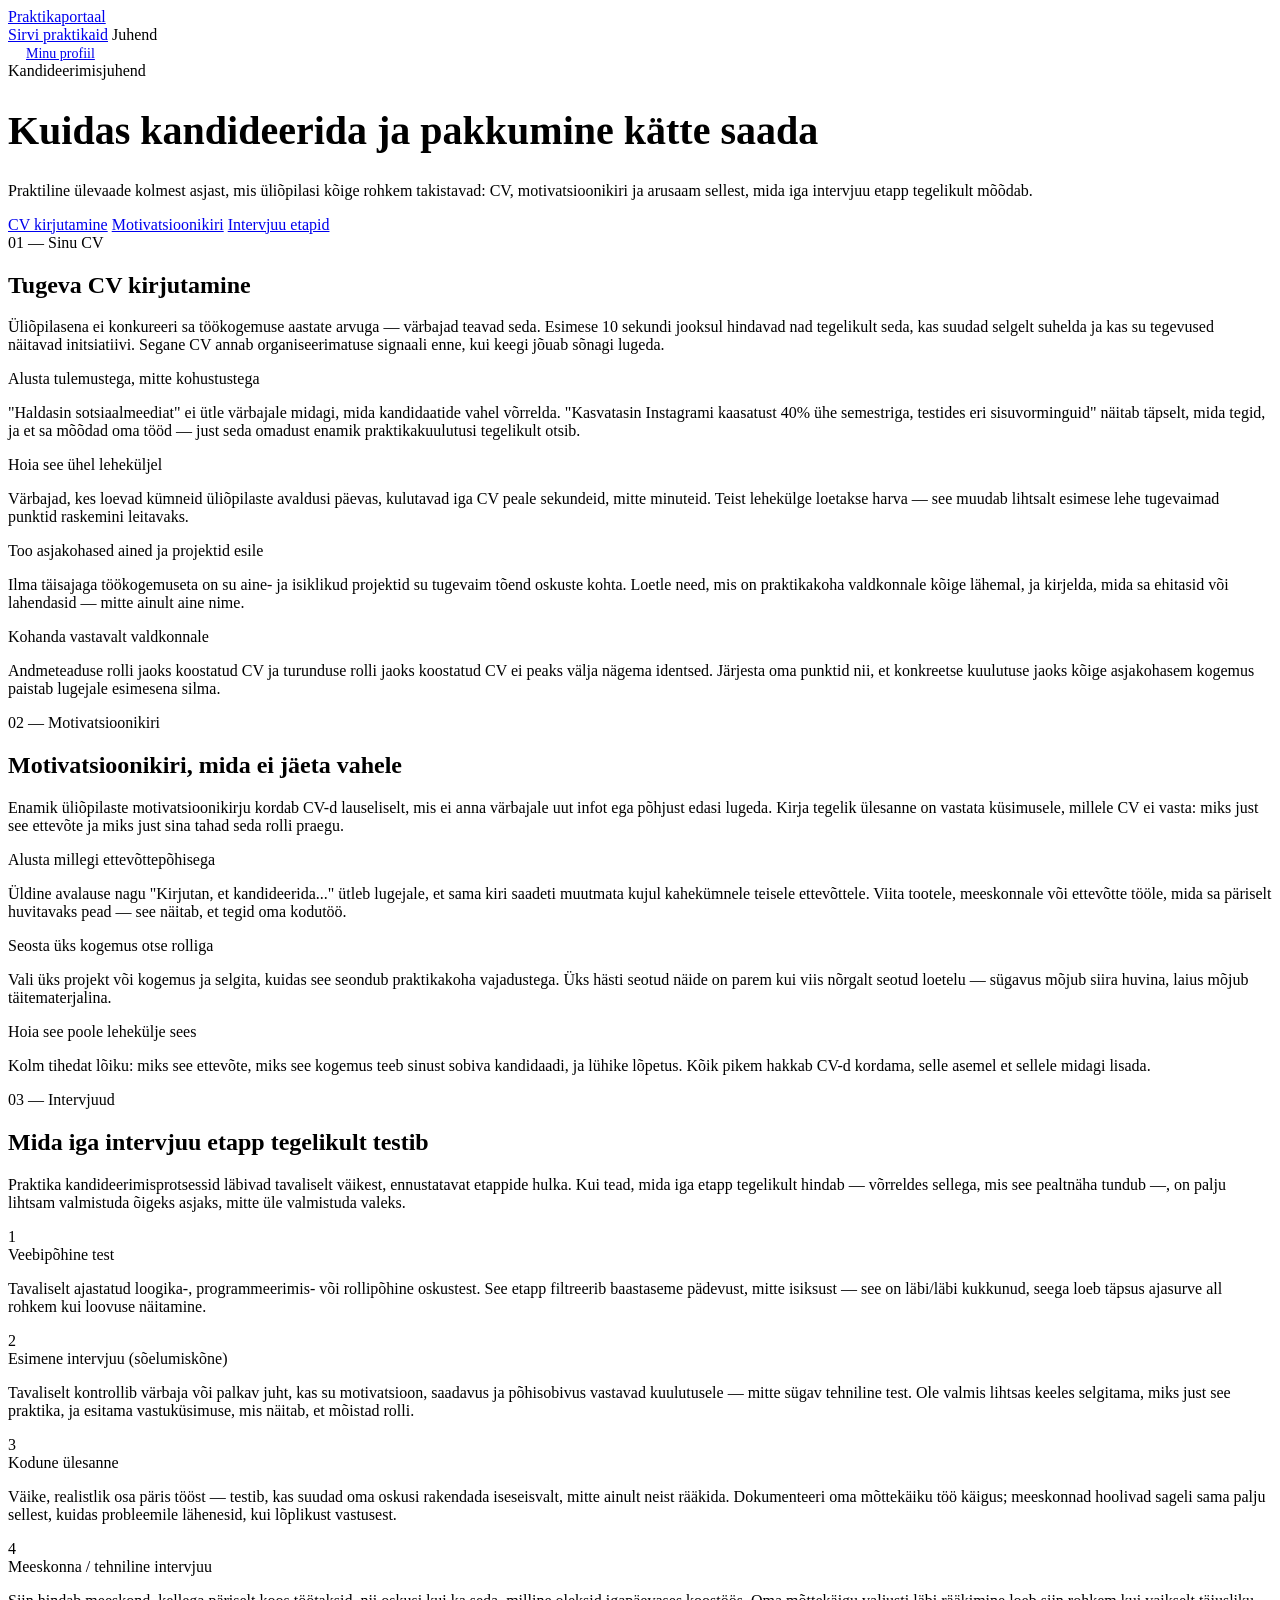
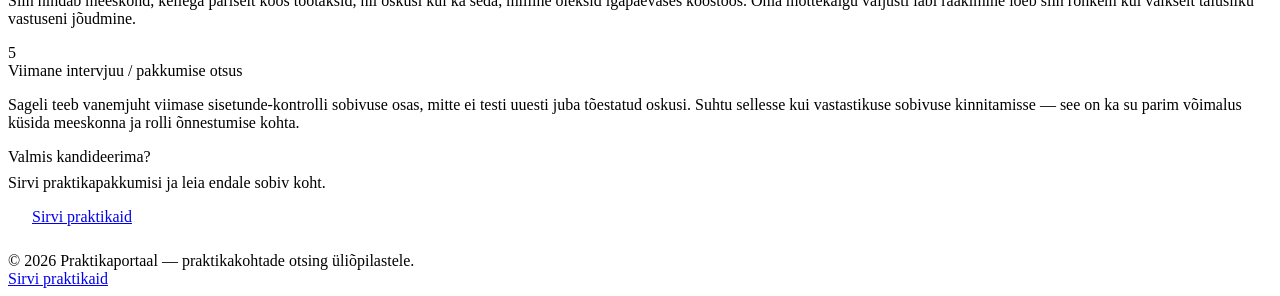
==== public/guide.html @ aaaafdfb "Rebuild frontend with a real design system, ported from a Claude design draft Full visual redesign o" ====
<!doctype html>
<html lang="et">
<head>
  <meta charset="utf-8">
  <meta name="viewport" content="width=device-width, initial-scale=1">
  <title>Kandideerimisjuhend — Praktikaportaal</title>
  <link rel="stylesheet" href="/css/design-system.css">
  <link rel="stylesheet" href="/css/style.css">
  <link rel="stylesheet" href="/css/guide.css">
</head>
<body>
  <header class="site-header">
    <a href="/" class="brand bolt-font-heading-xs-accent">Praktikaportaal</a>
    <nav class="site-nav">
      <a href="/" class="bolt-font-body-s-accent">Sirvi praktikaid</a>
      <span class="bolt-font-body-s-accent" style="color:var(--color-content-primary);">Juhend</span>
    </nav>
    <div class="header-actions">
      <a href="/profile.html" class="btn-primary" style="min-height:40px; padding:0 18px; font-size:14px;">Minu profiil</a>
    </div>
  </header>

  <div class="hero guide-hero">
    <div class="hero-inner">
      <div class="hero-kicker bolt-font-caps-s-accent">Kandideerimisjuhend</div>
      <h1 class="hero-title bolt-font-display-m-regular" style="font-size:2.5rem; line-height:3rem;">Kuidas kandideerida ja pakkumine kätte saada</h1>
      <p class="hero-body bolt-font-body-l-regular">Praktiline ülevaade kolmest asjast, mis üliõpilasi kõige rohkem takistavad: CV, motivatsioonikiri ja arusaam sellest, mida iga intervjuu etapp tegelikult mõõdab.</p>
    </div>
  </div>

  <main class="guide-main">
    <div class="guide-toc">
      <a href="#cv" class="chip">CV kirjutamine</a>
      <a href="#letter" class="chip">Motivatsioonikiri</a>
      <a href="#interviews" class="chip">Intervjuu etapid</a>
    </div>

    <section id="cv" class="guide-section">
      <div class="guide-kicker bolt-font-caps-s-accent">01 — Sinu CV</div>
      <h2 class="bolt-font-heading-l-accent">Tugeva CV kirjutamine</h2>
      <p class="guide-lead bolt-font-body-m-regular">Üliõpilasena ei konkureeri sa töökogemuse aastate arvuga — värbajad teavad seda. Esimese 10 sekundi jooksul hindavad nad tegelikult seda, kas suudad selgelt suhelda ja kas su tegevused näitavad initsiatiivi. Segane CV annab organiseerimatuse signaali enne, kui keegi jõuab sõnagi lugeda.</p>

      <div class="guide-cards">
        <div class="guide-card">
          <div class="guide-card-title bolt-font-body-m-accent">Alusta tulemustega, mitte kohustustega</div>
          <p class="bolt-font-body-s-regular">"Haldasin sotsiaalmeediat" ei ütle värbajale midagi, mida kandidaatide vahel võrrelda. "Kasvatasin Instagrami kaasatust 40% ühe semestriga, testides eri sisuvorminguid" näitab täpselt, mida tegid, ja et sa mõõdad oma tööd — just seda omadust enamik praktikakuulutusi tegelikult otsib.</p>
        </div>
        <div class="guide-card">
          <div class="guide-card-title bolt-font-body-m-accent">Hoia see ühel leheküljel</div>
          <p class="bolt-font-body-s-regular">Värbajad, kes loevad kümneid üliõpilaste avaldusi päevas, kulutavad iga CV peale sekundeid, mitte minuteid. Teist lehekülge loetakse harva — see muudab lihtsalt esimese lehe tugevaimad punktid raskemini leitavaks.</p>
        </div>
        <div class="guide-card">
          <div class="guide-card-title bolt-font-body-m-accent">Too asjakohased ained ja projektid esile</div>
          <p class="bolt-font-body-s-regular">Ilma täisajaga töökogemuseta on su aine- ja isiklikud projektid su tugevaim tõend oskuste kohta. Loetle need, mis on praktikakoha valdkonnale kõige lähemal, ja kirjelda, mida sa ehitasid või lahendasid — mitte ainult aine nime.</p>
        </div>
        <div class="guide-card">
          <div class="guide-card-title bolt-font-body-m-accent">Kohanda vastavalt valdkonnale</div>
          <p class="bolt-font-body-s-regular">Andmeteaduse rolli jaoks koostatud CV ja turunduse rolli jaoks koostatud CV ei peaks välja nägema identsed. Järjesta oma punktid nii, et konkreetse kuulutuse jaoks kõige asjakohasem kogemus paistab lugejale esimesena silma.</p>
        </div>
      </div>
    </section>

    <section id="letter" class="guide-section">
      <div class="guide-kicker bolt-font-caps-s-accent">02 — Motivatsioonikiri</div>
      <h2 class="bolt-font-heading-l-accent">Motivatsioonikiri, mida ei jäeta vahele</h2>
      <p class="guide-lead bolt-font-body-m-regular">Enamik üliõpilaste motivatsioonikirju kordab CV-d lauseliselt, mis ei anna värbajale uut infot ega põhjust edasi lugeda. Kirja tegelik ülesanne on vastata küsimusele, millele CV ei vasta: miks just see ettevõte ja miks just sina tahad seda rolli praegu.</p>

      <div class="guide-cards">
        <div class="guide-card">
          <div class="guide-card-title bolt-font-body-m-accent">Alusta millegi ettevõttepõhisega</div>
          <p class="bolt-font-body-s-regular">Üldine avalause nagu "Kirjutan, et kandideerida..." ütleb lugejale, et sama kiri saadeti muutmata kujul kahekümnele teisele ettevõttele. Viita tootele, meeskonnale või ettevõtte tööle, mida sa päriselt huvitavaks pead — see näitab, et tegid oma kodutöö.</p>
        </div>
        <div class="guide-card">
          <div class="guide-card-title bolt-font-body-m-accent">Seosta üks kogemus otse rolliga</div>
          <p class="bolt-font-body-s-regular">Vali üks projekt või kogemus ja selgita, kuidas see seondub praktikakoha vajadustega. Üks hästi seotud näide on parem kui viis nõrgalt seotud loetelu — sügavus mõjub siira huvina, laius mõjub täitematerjalina.</p>
        </div>
        <div class="guide-card">
          <div class="guide-card-title bolt-font-body-m-accent">Hoia see poole lehekülje sees</div>
          <p class="bolt-font-body-s-regular">Kolm tihedat lõiku: miks see ettevõte, miks see kogemus teeb sinust sobiva kandidaadi, ja lühike lõpetus. Kõik pikem hakkab CV-d kordama, selle asemel et sellele midagi lisada.</p>
        </div>
      </div>
    </section>

    <section id="interviews" class="guide-section">
      <div class="guide-kicker bolt-font-caps-s-accent">03 — Intervjuud</div>
      <h2 class="bolt-font-heading-l-accent">Mida iga intervjuu etapp tegelikult testib</h2>
      <p class="guide-lead bolt-font-body-m-regular">Praktika kandideerimisprotsessid läbivad tavaliselt väikest, ennustatavat etappide hulka. Kui tead, mida iga etapp tegelikult hindab — võrreldes sellega, mis see pealtnäha tundub —, on palju lihtsam valmistuda õigeks asjaks, mitte üle valmistuda valeks.</p>

      <div class="guide-steps">
        <div class="guide-step">
          <div class="guide-step-num">1</div>
          <div>
            <div class="guide-card-title bolt-font-body-m-accent">Veebipõhine test</div>
            <p class="bolt-font-body-s-regular">Tavaliselt ajastatud loogika-, programmeerimis- või rollipõhine oskustest. See etapp filtreerib baastaseme pädevust, mitte isiksust — see on läbi/läbi kukkunud, seega loeb täpsus ajasurve all rohkem kui loovuse näitamine.</p>
          </div>
        </div>
        <div class="guide-step">
          <div class="guide-step-num">2</div>
          <div>
            <div class="guide-card-title bolt-font-body-m-accent">Esimene intervjuu (sõelumiskõne)</div>
            <p class="bolt-font-body-s-regular">Tavaliselt kontrollib värbaja või palkav juht, kas su motivatsioon, saadavus ja põhisobivus vastavad kuulutusele — mitte sügav tehniline test. Ole valmis lihtsas keeles selgitama, miks just see praktika, ja esitama vastuküsimuse, mis näitab, et mõistad rolli.</p>
          </div>
        </div>
        <div class="guide-step">
          <div class="guide-step-num">3</div>
          <div>
            <div class="guide-card-title bolt-font-body-m-accent">Kodune ülesanne</div>
            <p class="bolt-font-body-s-regular">Väike, realistlik osa päris tööst — testib, kas suudad oma oskusi rakendada iseseisvalt, mitte ainult neist rääkida. Dokumenteeri oma mõttekäiku töö käigus; meeskonnad hoolivad sageli sama palju sellest, kuidas probleemile lähenesid, kui lõplikust vastusest.</p>
          </div>
        </div>
        <div class="guide-step">
          <div class="guide-step-num">4</div>
          <div>
            <div class="guide-card-title bolt-font-body-m-accent">Meeskonna / tehniline intervjuu</div>
            <p class="bolt-font-body-s-regular">Siin hindab meeskond, kellega päriselt koos töötaksid, nii oskusi kui ka seda, milline oleksid igapäevases koostöös. Oma mõttekäigu valjusti läbi rääkimine loeb siin rohkem kui vaikselt täiusliku vastuseni jõudmine.</p>
          </div>
        </div>
        <div class="guide-step">
          <div class="guide-step-num">5</div>
          <div>
            <div class="guide-card-title bolt-font-body-m-accent">Viimane intervjuu / pakkumise otsus</div>
            <p class="bolt-font-body-s-regular">Sageli teeb vanemjuht viimase sisetunde-kontrolli sobivuse osas, mitte ei testi uuesti juba tõestatud oskusi. Suhtu sellesse kui vastastikuse sobivuse kinnitamisse — see on ka su parim võimalus küsida meeskonna ja rolli õnnestumise kohta.</p>
          </div>
        </div>
      </div>
    </section>

    <section class="guide-cta">
      <div class="bolt-font-heading-xs-accent" style="margin-bottom:8px;">Valmis kandideerima?</div>
      <p class="bolt-font-body-s-regular" style="color:var(--color-content-secondary); margin:0 0 16px;">Sirvi praktikapakkumisi ja leia endale sobiv koht.</p>
      <a href="/" class="btn-primary" style="display:inline-flex; min-height:44px; padding:0 24px;">Sirvi praktikaid</a>
    </section>
  </main>

  <footer class="site-footer">
    <span class="bolt-font-body-s-regular">© 2026 Praktikaportaal — praktikakohtade otsing üliõpilastele.</span>
    <div class="footer-links">
      <a href="/" class="bolt-font-body-s-regular">Sirvi praktikaid</a>
    </div>
  </footer>
</body>
</html>
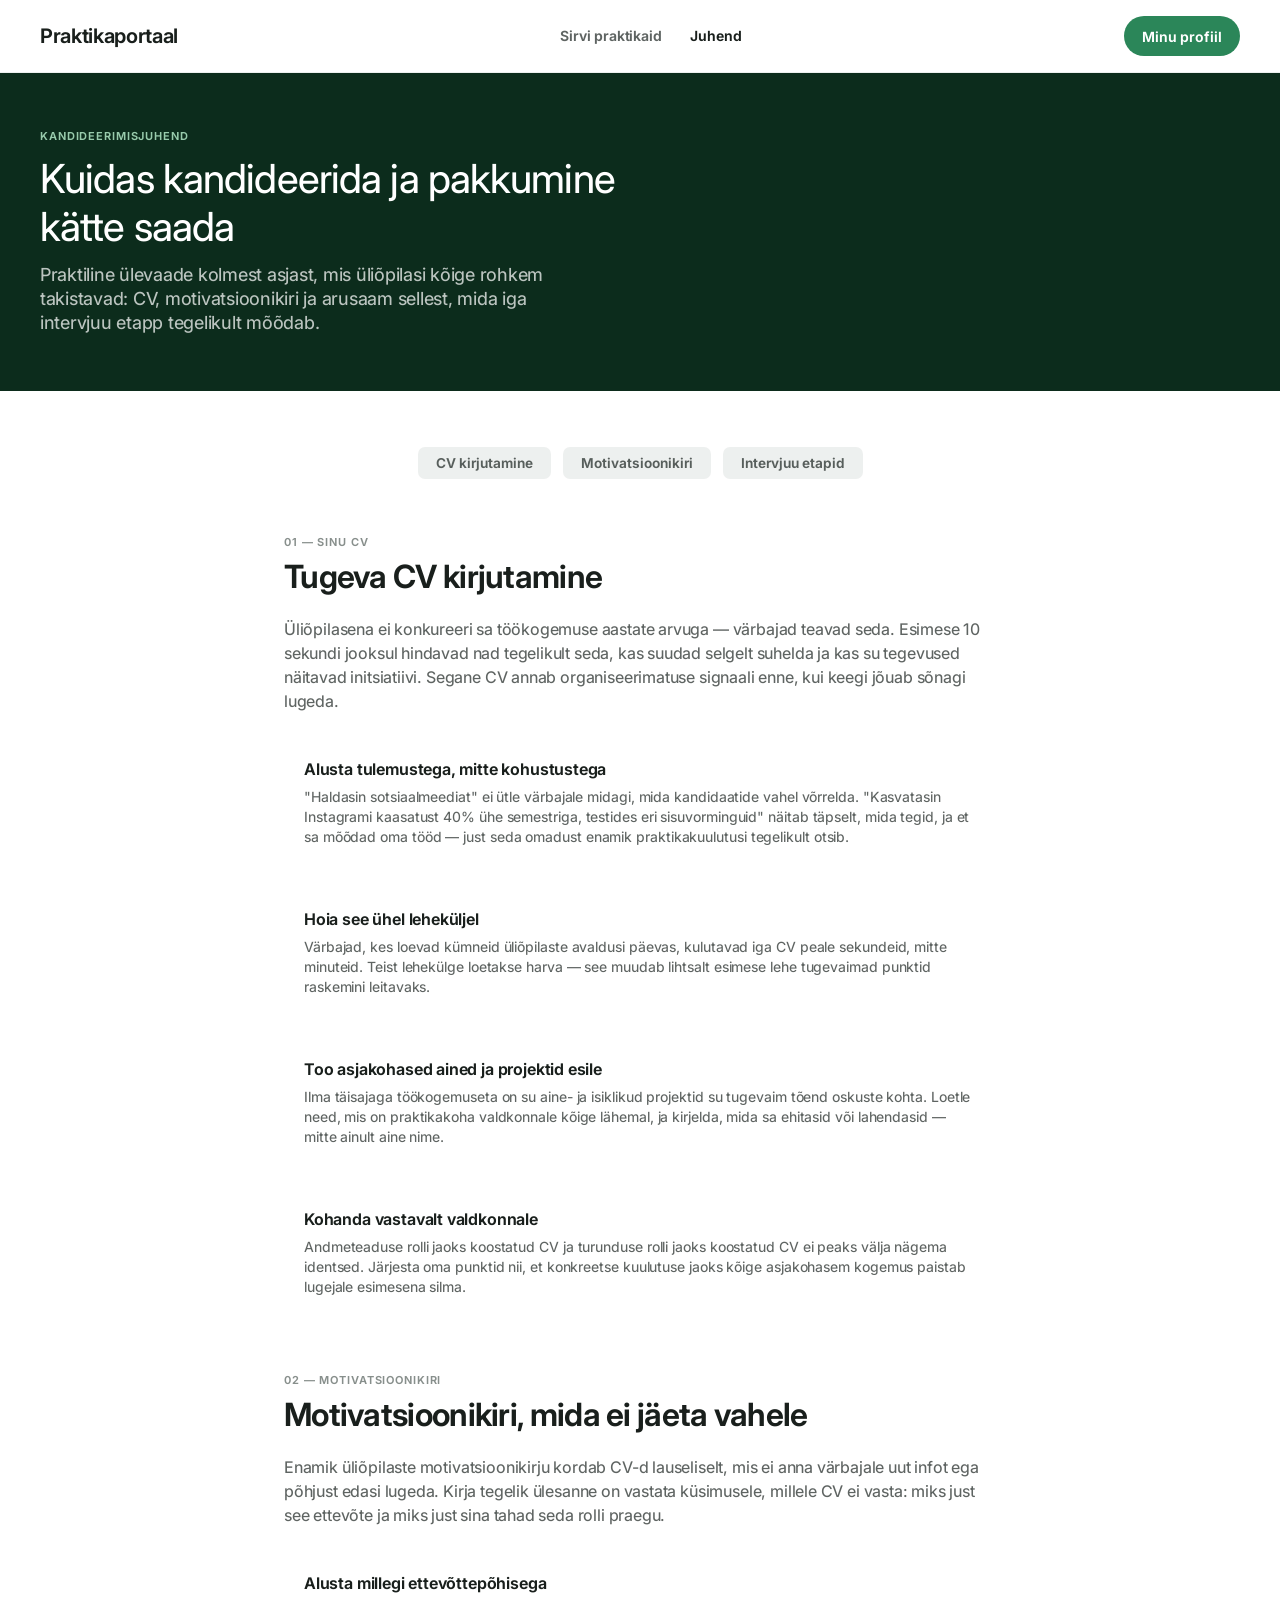
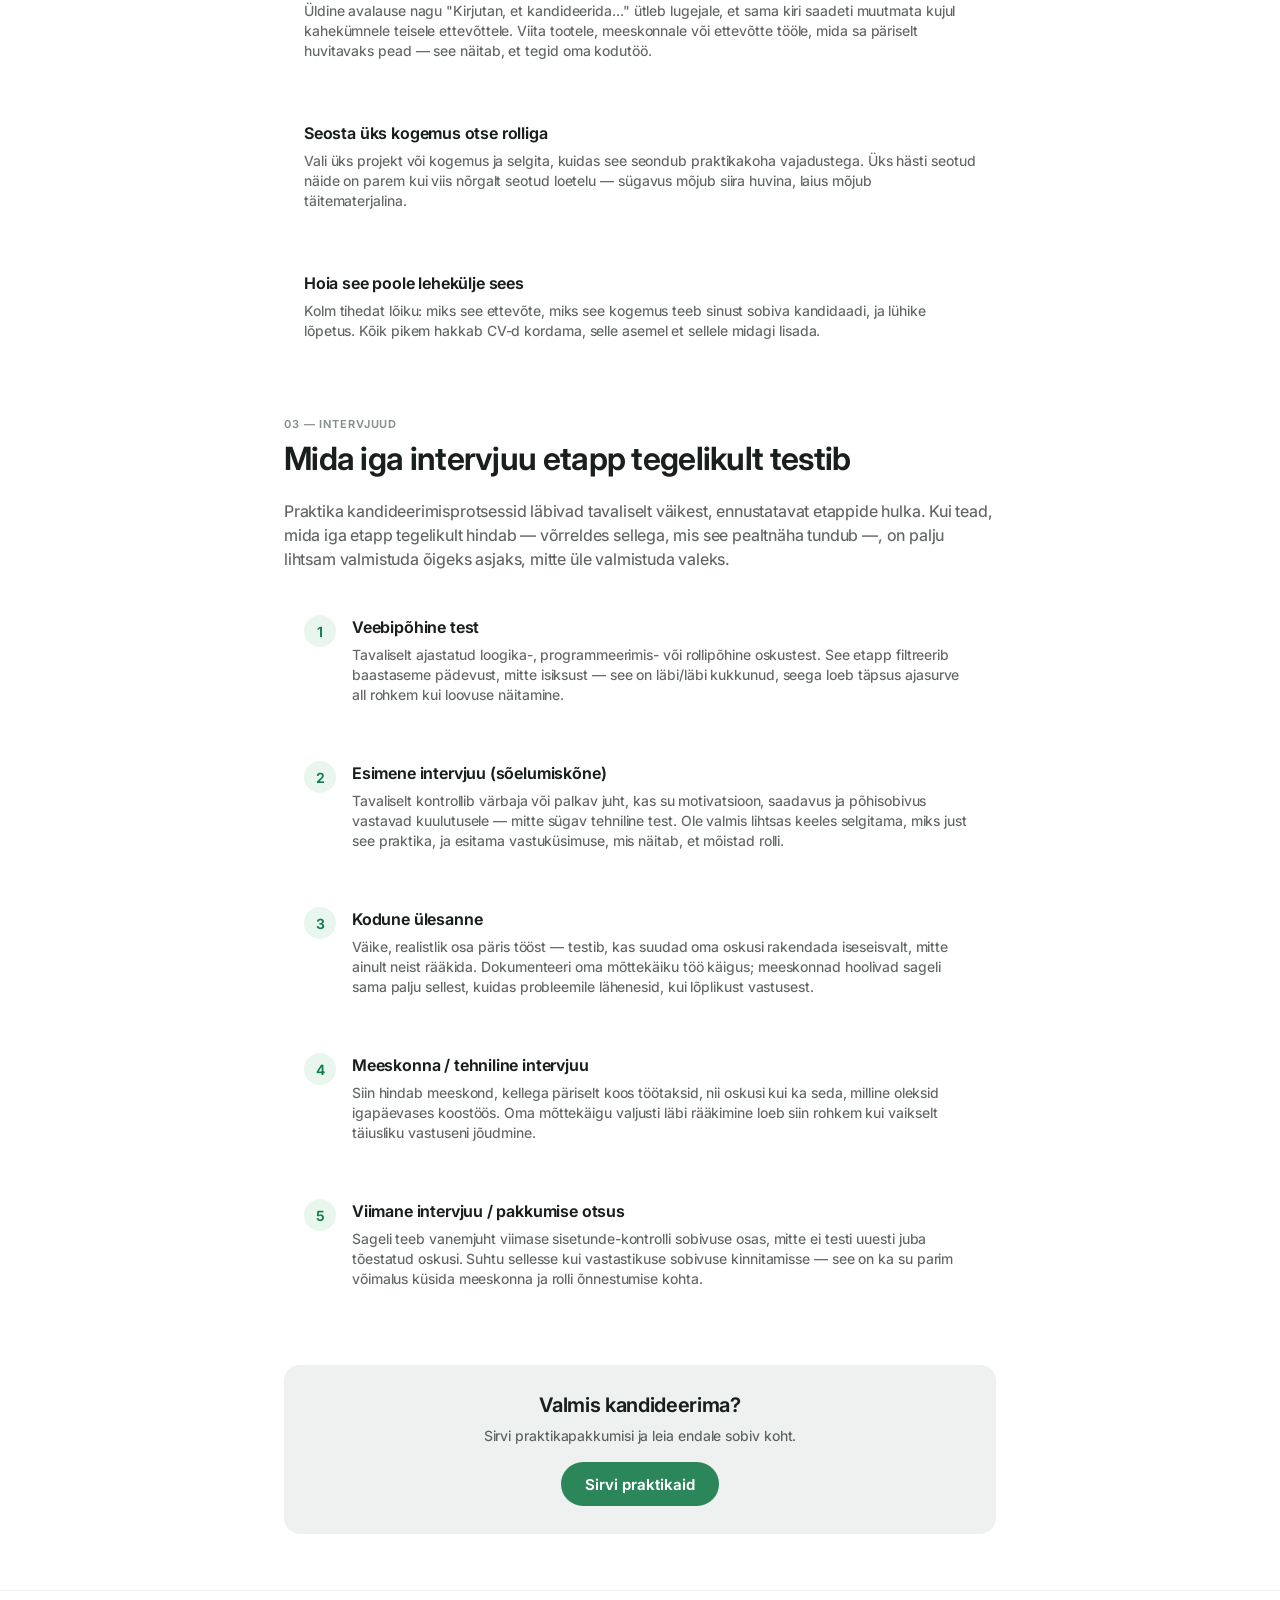
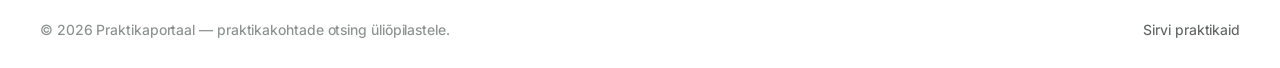
==== commit 7486e1fa: "Fix broken styling/assets on GitHub Pages by switching to relative paths The site is hosted as a Git" ====
--- a/public/guide.html
+++ b/public/guide.html
@@ -4,19 +4,19 @@
   <meta charset="utf-8">
   <meta name="viewport" content="width=device-width, initial-scale=1">
   <title>Kandideerimisjuhend — Praktikaportaal</title>
-  <link rel="stylesheet" href="/css/design-system.css">
-  <link rel="stylesheet" href="/css/style.css">
-  <link rel="stylesheet" href="/css/guide.css">
+  <link rel="stylesheet" href="css/design-system.css">
+  <link rel="stylesheet" href="css/style.css">
+  <link rel="stylesheet" href="css/guide.css">
 </head>
 <body>
   <header class="site-header">
-    <a href="/" class="brand bolt-font-heading-xs-accent">Praktikaportaal</a>
+    <a href="./" class="brand bolt-font-heading-xs-accent">Praktikaportaal</a>
     <nav class="site-nav">
-      <a href="/" class="bolt-font-body-s-accent">Sirvi praktikaid</a>
+      <a href="./" class="bolt-font-body-s-accent">Sirvi praktikaid</a>
       <span class="bolt-font-body-s-accent" style="color:var(--color-content-primary);">Juhend</span>
     </nav>
     <div class="header-actions">
-      <a href="/profile.html" class="btn-primary" style="min-height:40px; padding:0 18px; font-size:14px;">Minu profiil</a>
+      <a href="profile.html" class="btn-primary" style="min-height:40px; padding:0 18px; font-size:14px;">Minu profiil</a>
     </div>
   </header>
 
@@ -128,14 +128,14 @@
     <section class="guide-cta">
       <div class="bolt-font-heading-xs-accent" style="margin-bottom:8px;">Valmis kandideerima?</div>
       <p class="bolt-font-body-s-regular" style="color:var(--color-content-secondary); margin:0 0 16px;">Sirvi praktikapakkumisi ja leia endale sobiv koht.</p>
-      <a href="/" class="btn-primary" style="display:inline-flex; min-height:44px; padding:0 24px;">Sirvi praktikaid</a>
+      <a href="./" class="btn-primary" style="display:inline-flex; min-height:44px; padding:0 24px;">Sirvi praktikaid</a>
     </section>
   </main>
 
   <footer class="site-footer">
     <span class="bolt-font-body-s-regular">© 2026 Praktikaportaal — praktikakohtade otsing üliõpilastele.</span>
     <div class="footer-links">
-      <a href="/" class="bolt-font-body-s-regular">Sirvi praktikaid</a>
+      <a href="./" class="bolt-font-body-s-regular">Sirvi praktikaid</a>
     </div>
   </footer>
 </body>
--- a/public/css/design-system.css
+++ b/public/css/design-system.css
@@ -0,0 +1,232 @@
+/* ============================================================================
+   Design system — colors + type
+   Ported from a Claude-generated design draft ("Kalep" token set, Bolt-green
+   theme). Adapted from the source's manual [data-mode="dark"] attribute to
+   this project's existing @media (prefers-color-scheme: dark) convention,
+   since there's no theme toggle here.
+   ============================================================================ */
+
+/* ---------- Fonts (self-hosted, no external CDN) ---------- */
+@font-face {
+  font-family: "InterVariable";
+  src: url("../fonts/Inter-VariableFont.ttf") format("truetype-variations");
+  font-weight: 100 900;
+  font-style: normal;
+  font-display: swap;
+}
+@font-face {
+  font-family: "InterVariable";
+  src: url("../fonts/Inter-Italic-VariableFont.ttf") format("truetype-variations");
+  font-weight: 100 900;
+  font-style: italic;
+  font-display: swap;
+}
+
+/* ---------- Primitive (core) color tokens ---------- */
+:root {
+  --color-core-white: #ffffff;
+  --color-core-black: #000000;
+  --color-core-brand-green: #2A9C64;
+  --color-core-brand-green-dark: #0C2C1C;
+
+  --color-core-green-1: rgba(251, 254, 252, 1);
+  --color-core-green-3: rgba(231, 246, 237, 1);
+  --color-core-green-5: rgba(200, 231, 212, 1);
+  --color-core-green-7: rgba(152, 203, 172, 1);
+  --color-core-green-9: rgba(43, 134, 89, 1);
+  --color-core-green-10: rgba(24, 120, 76, 1);
+  --color-core-green-11: rgba(20, 123, 81, 1);
+  --color-core-green-12: rgba(8, 31, 20, 1);
+
+  --color-core-red-3: rgba(255, 234, 234, 1);
+  --color-core-red-5: rgba(255, 205, 205, 1);
+  --color-core-red-9: rgba(222, 25, 41, 1);
+  --color-core-red-10: rgba(206, 0, 25, 1);
+  --color-core-red-11: rgba(178, 15, 28, 1);
+
+  --color-core-yellow-3: rgba(255, 240, 197, 1);
+  --color-core-yellow-5: rgba(255, 219, 144, 1);
+  --color-core-yellow-9: rgba(255, 178, 0, 1);
+  --color-core-yellow-10: rgba(255, 161, 0, 1);
+
+  --color-core-purple-3: rgba(238, 242, 255, 1);
+  --color-core-purple-9: rgba(89, 102, 243, 1);
+  --color-core-purple-10: rgba(79, 91, 218, 1);
+  --color-core-purple-11: rgba(68, 19, 217, 1);
+
+  --color-core-sage-1: rgba(251, 253, 252, 1);
+  --color-core-sage-3: rgba(238, 241, 240, 1);
+  --color-core-sage-5: rgba(222, 226, 225, 1);
+  --color-core-sage-7: rgba(203, 207, 206, 1);
+  --color-core-sage-9: rgba(134, 142, 139, 1);
+  --color-core-sage-11: rgba(95, 101, 99, 1);
+  --color-core-sage-12: rgba(25, 31, 28, 1);
+
+  --color-core-black-alpha-3: rgba(0, 0, 0, 0.06);
+  --color-core-black-alpha-5: rgba(0, 0, 0, 0.12);
+  --color-core-black-alpha-9: rgba(0, 0, 0, 0.45);
+  --color-core-black-alpha-12: rgba(0, 0, 0, 0.88);
+
+  /* ---------- Semantic tokens — light (default) ---------- */
+  --color-layer-floor-0: #ffffff;
+  --color-layer-floor-0-grouped: rgba(238, 241, 240, 1);
+  --color-layer-floor-1: #ffffff;
+  --color-layer-floor-2: #ffffff;
+  --color-layer-floor-3: #ffffff;
+  --color-layer-surface: rgba(0, 45, 30, 0.07);
+
+  --color-content-primary: rgba(25, 31, 28, 1);
+  --color-content-secondary: rgba(0, 10, 7, 0.63);
+  --color-content-tertiary: rgba(0, 17, 11, 0.47);
+  --color-content-action-primary: rgba(0, 112, 66, 0.92);
+  --color-content-action-secondary: rgba(0, 110, 55, 0.83);
+  --color-content-danger-primary: rgba(173, 0, 14, 0.94);
+  --color-content-warning-primary: rgba(158, 91, 0, 1);
+  --color-content-positive-primary: rgba(0, 112, 66, 0.92);
+  --color-content-promo-primary: rgba(56, 4, 215, 0.94);
+  --color-content-link-primary: rgba(0, 112, 66, 0.92);
+  --color-content-primary-inverted: rgba(253, 255, 254, 0.93);
+
+  --color-bg-neutral-primary: rgba(14, 16, 16, 1);
+  --color-bg-neutral-secondary: rgba(0, 45, 30, 0.07);
+  --color-bg-action-primary: rgba(43, 134, 89, 1);
+  --color-bg-action-secondary: rgba(0, 160, 64, 0.09);
+  --color-bg-danger-primary: rgba(222, 25, 41, 1);
+  --color-bg-danger-secondary: rgba(255, 0, 0, 0.08);
+  --color-bg-warning-primary: rgba(255, 178, 0, 1);
+  --color-bg-warning-secondary: rgba(255, 190, 0, 0.23);
+  --color-bg-positive-primary: rgba(43, 134, 89, 1);
+  --color-bg-promo-primary: rgba(89, 102, 243, 1);
+  --color-bg-promo-secondary: rgba(0, 60, 255, 0.07);
+
+  --color-bg-active-action-primary: rgba(24, 120, 76, 1);
+  --color-bg-active-neutral-secondary: rgba(0, 31, 24, 0.13);
+
+  --color-border-neutral-primary: rgba(0, 17, 11, 0.47);
+  --color-border-neutral-secondary: rgba(0, 20, 13, 0.16);
+  --color-border-separator: rgba(0, 45, 30, 0.07);
+  --color-border-action-primary: rgba(43, 134, 89, 1);
+
+  --color-special-scrim: rgba(0, 0, 0, 0.28);
+  --color-special-brand: #2A9C64;
+  --color-special-brand-alt: #0C2C1C;
+  --color-special-bg-disabled: rgba(0, 45, 30, 0.07);
+
+  /* ---------- Dimensions / spacing / radii ---------- */
+  --dimension-50: 0.125rem;
+  --dimension-100: 0.25rem;
+  --dimension-150: 0.375rem;
+  --dimension-200: 0.5rem;
+  --dimension-300: 0.75rem;
+  --dimension-400: 1rem;
+  --dimension-500: 1.25rem;
+  --dimension-600: 1.5rem;
+  --dimension-800: 2rem;
+  --dimension-1000: 2.5rem;
+  --dimension-1200: 3rem;
+  --dimension-1600: 4rem;
+
+  --corner-radius-xs: 0.25rem;
+  --corner-radius-s: 0.5rem;
+  --corner-radius-m: 0.75rem;
+  --corner-radius-l: 1rem;
+  --corner-radius-xl: 1.5rem;
+  --corner-radius-full: 600rem;
+
+  --size-icon-xs: 1rem;
+  --size-icon-s: 1.25rem;
+  --size-icon-m: 1.5rem;
+  --size-icon-l: 2rem;
+
+  --shadow-sm: 0 1px 2px rgba(0, 0, 0, 0.04);
+  --shadow-md: 0 4px 12px rgba(0, 0, 0, 0.08);
+  --shadow-lg: 0 12px 32px rgba(0, 0, 0, 0.12);
+  --shadow-floating: 0 4px 12px rgba(0, 0, 0, 0.08), 0 1px 2px rgba(0, 0, 0, 0.04);
+}
+
+/* ---------- Semantic tokens — dark ---------- */
+@media (prefers-color-scheme: dark) {
+  :root {
+    --color-layer-floor-0: #000000;
+    --color-layer-floor-0-grouped: #000000;
+    --color-layer-floor-1: rgba(14, 16, 16, 1);
+    --color-layer-floor-2: rgba(22, 26, 24, 1);
+    --color-layer-floor-3: rgba(32, 34, 33, 1);
+    --color-layer-surface: rgba(244, 246, 233, 0.08);
+
+    --color-content-primary: rgba(236, 238, 237, 1);
+    --color-content-secondary: rgba(244, 254, 249, 0.69);
+    --color-content-tertiary: rgba(229, 253, 245, 0.46);
+    --color-content-action-primary: rgba(119, 248, 176, 0.96);
+    --color-content-danger-primary: rgba(255, 159, 148, 1);
+    --color-content-warning-primary: rgba(255, 191, 53, 1);
+    --color-content-positive-primary: rgba(119, 248, 176, 0.96);
+    --color-content-promo-primary: rgba(178, 183, 255, 0.98);
+    --color-content-link-primary: rgba(119, 248, 176, 0.96);
+    --color-content-primary-inverted: rgba(25, 31, 28, 1);
+
+    --color-bg-neutral-primary: rgba(251, 253, 252, 1);
+    --color-bg-neutral-secondary: rgba(244, 246, 233, 0.08);
+    --color-bg-action-primary: rgba(43, 134, 89, 1);
+    --color-bg-action-secondary: rgba(0, 255, 110, 0.12);
+    --color-bg-danger-primary: rgba(222, 25, 41, 1);
+    --color-bg-danger-secondary: rgba(254, 11, 6, 0.2);
+    --color-bg-warning-primary: rgba(255, 178, 0, 1);
+    --color-bg-warning-secondary: rgba(255, 133, 0, 0.14);
+    --color-bg-positive-primary: rgba(43, 134, 89, 1);
+    --color-bg-promo-primary: rgba(89, 102, 243, 1);
+    --color-bg-promo-secondary: rgba(64, 81, 252, 0.26);
+
+    --color-bg-active-action-primary: rgba(24, 120, 76, 1);
+    --color-bg-active-neutral-secondary: rgba(241, 250, 243, 0.14);
+
+    --color-border-neutral-primary: rgba(225, 253, 241, 0.4);
+    --color-border-neutral-secondary: rgba(242, 255, 244, 0.18);
+    --color-border-separator: rgba(244, 246, 233, 0.08);
+    --color-border-action-primary: rgba(43, 134, 89, 1);
+
+    --color-special-scrim: rgba(0, 0, 0, 0.48);
+    --color-special-bg-disabled: rgba(244, 246, 233, 0.08);
+  }
+}
+
+/* ---------- Type scale (utility classes, Inter variable) ---------- */
+.bolt-font-base {
+  font-family: "InterVariable", Inter, system-ui, -apple-system, "Segoe UI", sans-serif;
+  font-feature-settings: "cv03", "cv04", "liga" 1, "calt" 1;
+  -webkit-font-smoothing: antialiased;
+}
+.bolt-font-display-m-regular { font: 450 3rem/3.75rem "InterVariable", sans-serif; letter-spacing: -0.022em; font-variation-settings: "opsz" 32; }
+.bolt-font-heading-l-accent  { font: 650 2rem/2.5rem   "InterVariable", sans-serif; letter-spacing: -0.022em; font-variation-settings: "opsz" 32; }
+.bolt-font-heading-m-accent  { font: 650 1.75rem/2.25rem "InterVariable", sans-serif; letter-spacing: -0.02em;  font-variation-settings: "opsz" 28; }
+.bolt-font-heading-s-accent  { font: 650 1.5rem/1.875rem "InterVariable", sans-serif; letter-spacing: -0.019em; font-variation-settings: "opsz" 24; }
+.bolt-font-heading-xs-accent { font: 650 1.25rem/1.5625rem "InterVariable", sans-serif; letter-spacing: -0.017em; font-variation-settings: "opsz" 20; }
+.bolt-font-body-l-regular    { font: 450 1.125rem/1.5rem "InterVariable", sans-serif; letter-spacing: -0.014em; font-variation-settings: "opsz" 18; }
+.bolt-font-body-l-accent     { font: 650 1.125rem/1.5rem "InterVariable", sans-serif; letter-spacing: -0.014em; font-variation-settings: "opsz" 18; }
+.bolt-font-body-m-regular    { font: 450 1rem/1.5rem "InterVariable", sans-serif; letter-spacing: -0.011em; font-variation-settings: "opsz" 16; }
+.bolt-font-body-m-accent     { font: 650 1rem/1.5rem "InterVariable", sans-serif; letter-spacing: -0.011em; font-variation-settings: "opsz" 16; }
+.bolt-font-body-s-regular    { font: 450 0.875rem/1.25rem "InterVariable", sans-serif; letter-spacing: -0.006em; font-variation-settings: "opsz" 14; }
+.bolt-font-body-s-accent     { font: 650 0.875rem/1.25rem "InterVariable", sans-serif; letter-spacing: -0.006em; font-variation-settings: "opsz" 14; }
+.bolt-font-body-xs-regular   { font: 450 0.75rem/1rem "InterVariable", sans-serif; letter-spacing: 0em; font-variation-settings: "opsz" 14; }
+.bolt-font-body-xs-accent    { font: 650 0.75rem/1rem "InterVariable", sans-serif; letter-spacing: 0em; font-variation-settings: "opsz" 14; }
+.bolt-font-caps-m-accent     { font: 650 0.875rem/1.125rem "InterVariable", sans-serif; letter-spacing: 0.074em; text-transform: uppercase; font-variation-settings: "opsz" 14; }
+.bolt-font-caps-s-accent     { font: 650 0.6875rem/0.875rem "InterVariable", sans-serif; letter-spacing: 0.08em;  text-transform: uppercase; font-variation-settings: "opsz" 14; }
+.bolt-font-tabular-m-regular { font: 450 1rem/1.5rem "InterVariable", sans-serif; letter-spacing: -0.026em; font-feature-settings: "tnum","cv03","cv04"; font-variation-settings: "opsz" 16; }
+.bolt-font-tabular-m-accent  { font: 650 1rem/1.5rem "InterVariable", sans-serif; letter-spacing: -0.026em; font-feature-settings: "tnum","cv03","cv04"; font-variation-settings: "opsz" 16; }
+
+/* ---------- Semantic HTML defaults ---------- */
+html, body { background: var(--color-layer-floor-0); color: var(--color-content-primary); }
+body {
+  font-family: "InterVariable", Inter, system-ui, -apple-system, sans-serif;
+  font-feature-settings: "cv03", "cv04", "liga" 1, "calt" 1;
+  -webkit-font-smoothing: antialiased;
+  margin: 0;
+}
+h1 { font: 650 2rem/2.5rem "InterVariable", sans-serif; letter-spacing: -0.022em; margin: 0; }
+h2 { font: 650 1.75rem/2.25rem "InterVariable", sans-serif; letter-spacing: -0.02em; margin: 0; }
+h3 { font: 650 1.5rem/1.875rem "InterVariable", sans-serif; letter-spacing: -0.019em; margin: 0; }
+h4 { font: 650 1.25rem/1.5625rem "InterVariable", sans-serif; letter-spacing: -0.017em; margin: 0; }
+p  { font: 450 1rem/1.5rem "InterVariable", sans-serif; letter-spacing: -0.011em; margin: 0; }
+small { font: 450 0.875rem/1.25rem "InterVariable", sans-serif; letter-spacing: -0.006em; }
+a  { color: var(--color-content-link-primary); text-decoration: none; }
+a:hover { text-decoration: underline; }
--- a/public/css/style.css
+++ b/public/css/style.css
@@ -0,0 +1,502 @@
+/* Component styles for the internship search app. Built on top of
+   design-system.css (colors/type/spacing tokens ported from a Claude design
+   draft — see README "Test frontend" section for the full story). */
+
+* { box-sizing: border-box; }
+
+body { min-height: 100vh; }
+
+main {
+  max-width: 1200px;
+  width: 100%;
+  margin: 0 auto;
+  padding: 0 40px 32px;
+}
+
+/* ---------- Header ---------- */
+.site-header {
+  position: sticky;
+  top: 0;
+  z-index: 20;
+  background: var(--color-layer-floor-0);
+  border-bottom: 1px solid var(--color-border-separator);
+  display: flex;
+  align-items: center;
+  justify-content: space-between;
+  padding: 16px 40px;
+  gap: 16px;
+}
+.brand { color: var(--color-content-primary); }
+.site-nav { display: flex; align-items: center; gap: 28px; }
+.site-nav a { color: var(--color-content-secondary); }
+.header-actions { display: flex; align-items: center; gap: 10px; }
+
+.icon-btn {
+  position: relative;
+  width: 40px;
+  height: 40px;
+  border-radius: var(--corner-radius-full);
+  border: 0;
+  background: var(--color-bg-neutral-secondary);
+  color: var(--color-content-primary);
+  display: flex;
+  align-items: center;
+  justify-content: center;
+  cursor: pointer;
+}
+.icon-btn:hover { background: var(--color-bg-active-neutral-secondary); }
+
+.notif-dot {
+  position: absolute;
+  top: 6px;
+  right: 7px;
+  width: 8px;
+  height: 8px;
+  border-radius: var(--corner-radius-full);
+  background: var(--color-core-red-9);
+  border: 2px solid var(--color-bg-neutral-secondary);
+}
+.notif-dot.hidden { display: none; }
+
+.notif-wrap { position: relative; }
+.notif-panel {
+  right: -40px;
+  left: auto;
+  width: 280px;
+}
+.notif-item {
+  display: flex;
+  align-items: center;
+  gap: 10px;
+  width: 100%;
+  text-align: left;
+  background: transparent;
+  border: 0;
+  border-radius: 8px;
+  padding: 8px;
+  cursor: pointer;
+  text-decoration: none;
+}
+.notif-item:hover { background: var(--color-bg-neutral-secondary); }
+.notif-item-avatar { flex-shrink: 0; }
+.notif-item-body { min-width: 0; }
+.notif-item-title { color: var(--color-content-primary); font-size: 12.5px; overflow: hidden; text-overflow: ellipsis; white-space: nowrap; }
+.notif-empty { color: var(--color-content-tertiary); text-align: center; padding: 20px 10px; }
+
+.auth-status {
+  color: var(--color-bg-action-primary);
+  border: 1px solid var(--color-border-neutral-secondary);
+  border-radius: var(--corner-radius-full);
+  padding: 8px 16px;
+  white-space: nowrap;
+}
+.auth-status:hover { background: var(--color-bg-neutral-secondary); text-decoration: none; }
+
+/* ---------- Hero ---------- */
+.hero { background: var(--color-core-brand-green-dark); padding: 56px 40px 88px; }
+.hero-inner { max-width: 1200px; margin: 0 auto; }
+.hero-kicker { color: var(--color-core-green-7); margin-bottom: 12px; }
+.hero-title { color: #fff; margin: 0 0 12px; max-width: 620px; }
+.hero-body { color: rgba(255, 255, 255, 0.72); max-width: 560px; margin: 0; }
+
+/* ---------- Search panel ---------- */
+.search-panel-wrap {
+  max-width: 1200px;
+  margin: -48px auto 0;
+  padding: 0 40px;
+  position: relative;
+  z-index: 5;
+}
+.search-panel {
+  background: var(--color-layer-floor-1);
+  border-radius: var(--corner-radius-xl);
+  box-shadow: var(--shadow-md);
+  padding: 24px 28px 26px;
+  display: flex;
+  flex-direction: column;
+  gap: 18px;
+}
+
+.search-input-wrap {
+  display: flex;
+  align-items: center;
+  gap: 10px;
+  background: var(--color-bg-neutral-secondary);
+  border-radius: var(--corner-radius-full);
+  padding: 14px 20px;
+  color: var(--color-content-secondary);
+}
+.search-input {
+  border: 0;
+  background: transparent;
+  outline: none;
+  flex: 1;
+  font: 450 15px "InterVariable", sans-serif;
+  color: var(--color-content-primary);
+}
+
+.filter-row { display: flex; flex-wrap: wrap; gap: 22px; align-items: flex-end; }
+.filter-group { display: flex; flex-direction: column; gap: 8px; }
+.filter-label { color: var(--color-content-tertiary); }
+
+.segmented { display: flex; background: var(--color-bg-neutral-secondary); border-radius: var(--corner-radius-full); padding: 3px; gap: 2px; }
+.segmented-btn {
+  background: transparent;
+  border: 0;
+  border-radius: var(--corner-radius-full);
+  padding: 8px 16px;
+  font: 450 13px "InterVariable", sans-serif;
+  color: var(--color-content-secondary);
+  cursor: pointer;
+  white-space: nowrap;
+}
+.segmented-btn.active { background: var(--color-layer-floor-2); color: var(--color-content-primary); box-shadow: var(--shadow-sm); font-weight: 650; }
+
+.pill-dropdown-toggle {
+  display: flex;
+  align-items: center;
+  gap: 10px;
+  justify-content: space-between;
+  background: var(--color-bg-neutral-secondary);
+  border: 0;
+  border-radius: var(--corner-radius-m);
+  padding: 11px 16px;
+  font: 650 14px "InterVariable", sans-serif;
+  color: var(--color-content-primary);
+  cursor: pointer;
+  min-width: 150px;
+  white-space: nowrap;
+}
+
+.date-range { display: flex; align-items: center; gap: 6px; }
+.date-input {
+  background: var(--color-bg-neutral-secondary);
+  border: 0;
+  border-radius: var(--corner-radius-m);
+  padding: 10px 12px;
+  font: 450 13px "InterVariable", sans-serif;
+  color: var(--color-content-primary);
+  min-width: 0;
+  width: 140px;
+}
+.date-range-sep { color: var(--color-content-tertiary); }
+
+/* ---------- Dropdown panels (shared: type/location/tags/notifications) ---------- */
+.dropdown { position: relative; }
+.dropdown-panel {
+  position: absolute;
+  top: calc(100% + 8px);
+  left: 0;
+  z-index: 40;
+  min-width: 220px;
+  max-height: 320px;
+  overflow-y: auto;
+  background: var(--color-layer-floor-1);
+  border-radius: var(--corner-radius-l);
+  box-shadow: var(--shadow-lg);
+  padding: 10px;
+}
+.dropdown-panel.hidden { display: none; }
+
+.dropdown-option {
+  display: flex;
+  align-items: center;
+  gap: 12px;
+  padding: 10px;
+  border-radius: 10px;
+  cursor: pointer;
+  font: 450 13px "InterVariable", sans-serif;
+  color: var(--color-content-primary);
+  white-space: nowrap;
+}
+.dropdown-option:hover { background: var(--color-bg-neutral-secondary); }
+.dropdown-option.active { background: var(--color-bg-action-secondary); color: var(--color-content-action-primary); font-weight: 650; }
+.dropdown-option input[type="checkbox"] { width: 18px; height: 18px; accent-color: var(--color-core-green-9); cursor: pointer; flex-shrink: 0; }
+.dropdown-option-count { color: var(--color-content-tertiary); margin-left: auto; font-variant-numeric: tabular-nums; }
+.dropdown-empty { color: var(--color-content-tertiary); font-size: 0.85rem; padding: 0.4rem; }
+
+/* ---------- Results toolbar ---------- */
+.results-toolbar {
+  display: flex;
+  align-items: center;
+  gap: 16px;
+  margin: 24px 0 16px;
+  flex-wrap: wrap;
+}
+.results-count { color: var(--color-content-secondary); }
+
+.clear-filters-btn {
+  display: flex;
+  align-items: center;
+  gap: 6px;
+  background: transparent;
+  border: 0;
+  color: var(--color-content-secondary);
+  cursor: pointer;
+  padding: 0;
+}
+.clear-filters-btn:hover { color: var(--color-content-primary); }
+.clear-filters-btn.hidden { display: none; }
+
+.save-search-btn {
+  background: transparent;
+  color: var(--color-bg-action-primary);
+  border: 1px solid var(--color-border-neutral-secondary);
+  border-radius: var(--corner-radius-full);
+  padding: 8px 16px;
+  font: 650 13px "InterVariable", sans-serif;
+  cursor: pointer;
+  white-space: nowrap;
+}
+.save-search-btn.hidden { display: none; }
+
+.view-toggle {
+  margin-left: auto;
+  display: flex;
+  align-items: center;
+  gap: 2px;
+  background: var(--color-bg-neutral-secondary);
+  border-radius: var(--corner-radius-full);
+  padding: 3px;
+}
+.view-toggle-btn {
+  width: 34px;
+  height: 30px;
+  border-radius: var(--corner-radius-full);
+  border: 0;
+  display: flex;
+  align-items: center;
+  justify-content: center;
+  cursor: pointer;
+  background: transparent;
+  color: var(--color-content-secondary);
+}
+.view-toggle-btn.active { background: var(--color-layer-floor-2); color: var(--color-content-primary); box-shadow: var(--shadow-sm); }
+
+/* ---------- Results ---------- */
+.result-section:not(:last-child) { margin-bottom: 4px; }
+
+.section-header {
+  padding: 10px 4px;
+  font-size: 0.78rem;
+  font-weight: 650;
+  color: var(--color-content-tertiary);
+  cursor: default;
+}
+.section-count { font-weight: 450; }
+
+details.result-section > summary.section-header { cursor: pointer; list-style: none; }
+details.result-section > summary.section-header::-webkit-details-marker { display: none; }
+details.result-section > summary.section-header::before { content: "▸ "; }
+details.result-section[open] > summary.section-header::before { content: "▾ "; }
+
+.cards-grid { display: grid; grid-template-columns: repeat(auto-fill, minmax(200px, 1fr)); gap: 14px; padding-bottom: 24px; }
+.cards-list { display: flex; flex-direction: column; gap: 8px; padding-bottom: 24px; }
+
+.offer-card {
+  background: var(--color-layer-floor-1);
+  border-radius: var(--corner-radius-m);
+  padding: 16px 14px;
+  cursor: pointer;
+  box-shadow: var(--shadow-sm);
+  display: flex;
+  flex-direction: column;
+  align-items: center;
+  text-align: center;
+  gap: 8px;
+  position: relative;
+  transition: box-shadow 150ms linear, transform 150ms linear;
+  border-left: 3px solid transparent;
+}
+.offer-card:hover { box-shadow: var(--shadow-md); transform: translateY(-3px); }
+
+.offer-row {
+  background: var(--color-layer-floor-1);
+  border-radius: var(--corner-radius-m);
+  padding: 14px 18px;
+  cursor: pointer;
+  box-shadow: var(--shadow-sm);
+  display: flex;
+  align-items: center;
+  gap: 16px;
+  position: relative;
+  transition: box-shadow 150ms linear;
+  border-left: 3px solid transparent;
+}
+.offer-row:hover { box-shadow: var(--shadow-md); }
+
+.company-avatar {
+  flex-shrink: 0;
+  border-radius: var(--corner-radius-m);
+  display: flex;
+  align-items: center;
+  justify-content: center;
+  color: #fff;
+  font: 650 1rem "InterVariable", sans-serif;
+}
+.offer-card .company-avatar { width: 56px; height: 56px; font-size: 1.3rem; }
+.offer-row .company-avatar { width: 44px; height: 44px; }
+
+.match-badge {
+  position: absolute;
+  top: 8px;
+  left: 8px;
+  font: 650 9px "InterVariable", sans-serif;
+  text-transform: uppercase;
+  letter-spacing: 0.06em;
+  background: var(--color-bg-neutral-secondary);
+  color: var(--color-content-tertiary);
+  border-radius: var(--corner-radius-full);
+  padding: 2px 7px;
+}
+
+.fav-btn {
+  position: absolute;
+  top: 8px;
+  right: 8px;
+  width: 28px;
+  height: 28px;
+  border-radius: var(--corner-radius-full);
+  border: 0;
+  background: var(--color-layer-floor-0-grouped);
+  display: flex;
+  align-items: center;
+  justify-content: center;
+  cursor: pointer;
+  padding: 0;
+  color: var(--color-content-tertiary);
+}
+.fav-btn:hover { background: var(--color-bg-active-neutral-secondary); }
+.fav-btn.favorited { color: var(--color-core-yellow-10); }
+.fav-btn.favorited svg { fill: currentColor; }
+
+.offer-title { color: var(--color-content-primary); }
+.offer-company { color: var(--color-content-secondary); margin-top: 1px; }
+.offer-card .offer-title-wrap { min-height: 40px; display: flex; flex-direction: column; justify-content: center; }
+.offer-row .offer-main { flex: 1; min-width: 0; text-align: left; display: flex; flex-direction: column; gap: 3px; }
+.offer-row .offer-title { white-space: nowrap; overflow: hidden; text-overflow: ellipsis; }
+.offer-row .offer-meta-right { flex-shrink: 0; text-align: right; display: flex; flex-direction: column; gap: 4px; align-items: flex-end; }
+
+.chip-row { display: flex; flex-wrap: wrap; gap: 5px; }
+.offer-card .chip-row { justify-content: center; }
+.chip {
+  font: 650 0.75rem "InterVariable", sans-serif;
+  background: var(--color-bg-neutral-secondary);
+  color: var(--color-content-secondary);
+  border-radius: 7px;
+  padding: 3px 8px;
+  white-space: nowrap;
+}
+.chip-pay { background: var(--color-bg-action-secondary); color: var(--color-content-action-primary); }
+.chip-unspecified { font-style: italic; opacity: 0.75; }
+
+.deadline-note { color: var(--color-content-tertiary); font-size: 0.75rem; }
+.deadline-urgent { color: var(--color-content-danger-primary); background: var(--color-bg-danger-secondary); border-radius: 6px; padding: 1px 6px; font-weight: 650; }
+.deadline-soon { color: var(--color-content-warning-primary); background: var(--color-bg-warning-secondary); border-radius: 6px; padding: 1px 6px; font-weight: 650; }
+
+.no-tags { opacity: 0.6; font-style: italic; }
+
+/* ---------- Detail modal ---------- */
+.modal-overlay {
+  position: fixed;
+  inset: 0;
+  background: var(--color-special-scrim);
+  display: flex;
+  align-items: center;
+  justify-content: center;
+  z-index: 50;
+  padding: 24px;
+}
+.modal-overlay.hidden { display: none; }
+.modal-card {
+  background: var(--color-layer-floor-1);
+  border-radius: var(--corner-radius-xl);
+  max-width: 560px;
+  width: 100%;
+  max-height: 85vh;
+  overflow: auto;
+  padding: 32px;
+  position: relative;
+}
+.modal-close {
+  position: absolute;
+  top: 20px;
+  right: 20px;
+  width: 32px;
+  height: 32px;
+  border-radius: var(--corner-radius-full);
+  border: 0;
+  background: var(--color-bg-neutral-secondary);
+  color: var(--color-content-primary);
+  display: flex;
+  align-items: center;
+  justify-content: center;
+  cursor: pointer;
+}
+.modal-close:hover { background: var(--color-bg-active-neutral-secondary); }
+
+.modal-header { display: flex; align-items: center; gap: 14px; padding-right: 32px; margin-bottom: 16px; }
+.modal-header .company-avatar { width: 64px; height: 64px; font-size: 1.4rem; }
+.modal-meta { color: var(--color-content-secondary); margin-top: 2px; }
+.modal-chips { display: flex; flex-wrap: wrap; gap: 8px; margin-bottom: 20px; }
+.modal-chip { font: 650 0.75rem "InterVariable", sans-serif; border-radius: 8px; padding: 5px 11px; }
+.modal-description { color: var(--color-content-primary); margin: 0 0 24px; white-space: pre-line; font: 450 1rem/1.55 "InterVariable", sans-serif; }
+.modal-keywords { display: flex; flex-wrap: wrap; gap: 6px; margin: 0 0 24px; }
+.modal-actions { display: flex; gap: 12px; }
+
+.btn-primary {
+  flex: 1;
+  background: var(--color-bg-action-primary);
+  color: #fff;
+  border: 0;
+  border-radius: var(--corner-radius-full);
+  min-height: 48px;
+  padding: 0 22px;
+  font: 650 15px "InterVariable", sans-serif;
+  cursor: pointer;
+  display: inline-flex;
+  align-items: center;
+  justify-content: center;
+  text-decoration: none;
+}
+.btn-primary:hover { background: var(--color-bg-active-action-primary); text-decoration: none; }
+.btn-secondary {
+  background: var(--color-bg-neutral-secondary);
+  color: var(--color-content-primary);
+  border: 0;
+  border-radius: var(--corner-radius-full);
+  min-height: 48px;
+  padding: 0 22px;
+  font: 650 15px "InterVariable", sans-serif;
+  cursor: pointer;
+}
+.btn-secondary:hover { background: var(--color-bg-active-neutral-secondary); }
+
+.modal-tip { display: flex; align-items: center; gap: 6px; margin-top: 14px; color: var(--color-content-tertiary); font-size: 0.75rem; }
+.modal-tip a { color: var(--color-content-link-primary); }
+
+/* Bolded query-word matches, so relevance is visible in the text itself. */
+mark {
+  background: rgba(255, 196, 0, 0.4);
+  color: inherit;
+  border-radius: 2px;
+  padding: 0 0.1em;
+}
+
+/* ---------- Footer ---------- */
+.site-footer {
+  border-top: 1px solid var(--color-border-separator);
+  padding: 28px 40px;
+  display: flex;
+  flex-wrap: wrap;
+  gap: 12px;
+  align-items: center;
+  justify-content: space-between;
+}
+.site-footer span { color: var(--color-content-tertiary); }
+.footer-links a { color: var(--color-content-secondary); }
+
+@media (max-width: 720px) {
+  .site-header, main, .hero-inner, .search-panel-wrap { padding-left: 16px; padding-right: 16px; }
+  .cards-grid { grid-template-columns: repeat(auto-fill, minmax(150px, 1fr)); }
+}
--- a/public/css/guide.css
+++ b/public/css/guide.css
@@ -0,0 +1,57 @@
+/* Application Guide page (guide.html) — static content, no backend. */
+
+.guide-hero { padding-bottom: 56px; }
+
+.guide-main {
+  max-width: 760px;
+  margin: 0 auto;
+  padding: 56px 24px;
+  display: flex;
+  flex-direction: column;
+  gap: 56px;
+}
+
+.guide-toc { display: flex; gap: 12px; flex-wrap: wrap; justify-content: center; }
+.guide-toc .chip { font: 650 0.85rem "InterVariable", sans-serif; padding: 8px 18px; }
+
+.guide-kicker { color: var(--color-content-tertiary); margin-bottom: 8px; }
+.guide-section h2 { margin: 0 0 20px; }
+.guide-lead { color: var(--color-content-secondary); margin: 0 0 24px; }
+
+.guide-cards { display: flex; flex-direction: column; gap: 20px; }
+.guide-card {
+  background: var(--color-layer-floor-1);
+  border-radius: var(--corner-radius-l);
+  padding: 20px;
+}
+.guide-card-title { color: var(--color-content-primary); margin-bottom: 6px; }
+.guide-card p { color: var(--color-content-secondary); margin: 0; }
+
+.guide-steps { display: flex; flex-direction: column; gap: 16px; }
+.guide-step {
+  display: flex;
+  gap: 16px;
+  background: var(--color-layer-floor-1);
+  border-radius: var(--corner-radius-l);
+  padding: 20px;
+}
+.guide-step-num {
+  width: 32px;
+  height: 32px;
+  border-radius: var(--corner-radius-full);
+  background: var(--color-bg-action-secondary);
+  color: var(--color-content-action-primary);
+  display: flex;
+  align-items: center;
+  justify-content: center;
+  flex-shrink: 0;
+  font: 650 14px "InterVariable", sans-serif;
+}
+.guide-step p { color: var(--color-content-secondary); margin: 0; }
+
+.guide-cta {
+  background: var(--color-layer-floor-0-grouped);
+  border-radius: var(--corner-radius-l);
+  padding: 28px;
+  text-align: center;
+}
